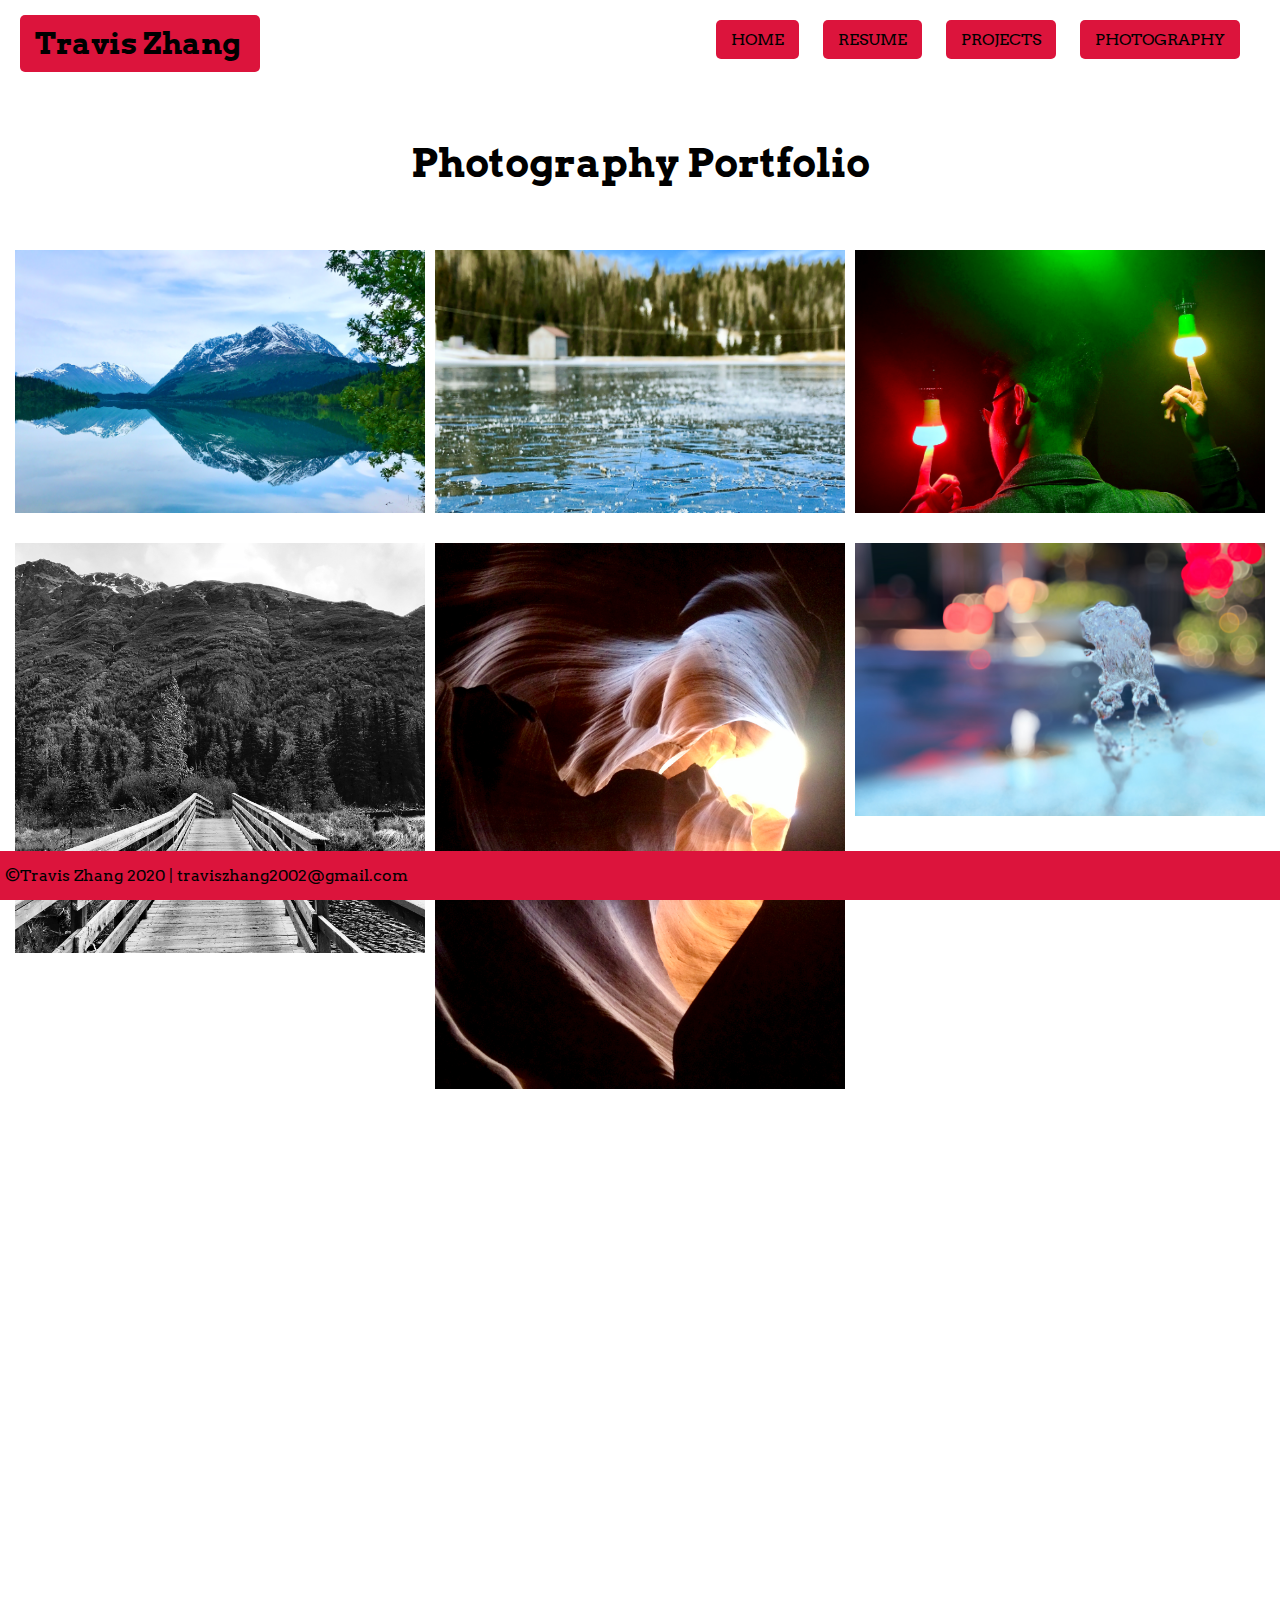
==== photo.html @ 8160e205 "Test Animation delay" ====
<!DOCTYPE html>

<html>
	<!-- TODO: Click on photo to expand  -->
	<head>
		<link rel="stylesheet" type="text/css" href="styles/styles-photo.css">
		<link href="https://fonts.googleapis.com/css2?family=Arvo&display=swap" rel="stylesheet">
		<link rel="stylesheet" href="https://cdnjs.cloudflare.com/ajax/libs/font-awesome/4.7.0/css/font-awesome.min.css">
		<link href="https://unpkg.com/aos@2.3.1/dist/aos.css" rel="stylesheet">
		<script src="https://unpkg.com/aos@2.3.1/dist/aos.js"></script>
		<title>Travis Zhang</title>
	</head>

	<body>
		<script>AOS.init({easing: 'ease-in-out', delay: 10000,});</script>
		<header>
			<div class="logo">
				<h1>
					Travis Zhang
				</h1>
				<nav>
					<ul>
						<li><a href="index.html">Home</a></li>
						<li><a href="resume.html">Resume</a></li>
						<li><a href="projects.html">Projects</a></li>
						<li><a href="photo.html">Photography</a></li>
					</ul>
				</nav>
			</div>
		</header>
		<section>
			<div>
				<h1>
					Photography Portfolio
				</h1>
			</div>
		</section>
		<section class="imgs">
			<div class="row" data-aos="fade-up">
  				<div class="column">
    				<img src="imgs/photos/alaska.jpeg" alt="Alaskan Mountain" style="width:100%; height:100%">
  				</div>
  				<div class="column">
    				<img src="imgs/photos/ice.jpeg" alt="Ice" style="width:100%; height:100%">
  				</div>
  				<div class="column">
    				<img src="imgs/photos/lights.jpeg" alt="Lights" style="width:100%; height:100%">
  				</div>
			</div>
			<div class="row" data-aos="fade-down">
  				<div class="column">
    				<img src="imgs/photos/bridge.jpeg" alt="Bridge" style="width:100%;">
  				</div>
  				<div class="column">
    				<img src="imgs/photos/heart.jpeg" alt="Antelope Canyon" style="width:100%;">
  				</div>
  				<div class="column">
    				<img src="imgs/photos/water.jpeg" alt="Water" style="width:100%">
  				</div>
			</div>
			<div class="row" data-aos="fade-up">
  				<div class="column">
    				<img src="imgs/photos/mochi.jpeg" alt="Dog" style="width:100%; height:100%">
  				</div>
  				<div class="column">
    				<img src="imgs/photos/moon.jpeg" alt="Moon" style="width:100%; height:100%">
  				</div>
  				<div class="column">
    				<img src="imgs/photos/portrait.jpeg" alt="Portrait" style="width:100%;">
  				</div>
			</div>
			<div class="row" data-aos="fade-up">
  				<div class="column">
    				<img src="imgs/photos/airplane.jpeg" alt="Airplane Wing" style="width:100%; height:100%">
  				</div>
  				<div class="column">
    				<img src="imgs/photos/rocks.jpeg" alt="Rocks" style="width:100%; height:100%">
  				</div>
  				<div class="column">
    				<img src="imgs/photos/sun.jpeg" alt="Sun" style="width:100%;">
  				</div>
			</div>
		</section>
		<footer>
			&copy;Travis Zhang 2020 | traviszhang2002@gmail.com
		</footer>
	</body>

</html>
---- styles/styles-photo.css ----
/* Not supported in Safari */
html {
  scroll-behavior: smooth;
 }

body {
	margin: 0;
	padding: 0;
	color: black;
	font-family: 'Arvo', sans-serif;
}

/* HEADER */

header {
	background-color: white;
	padding: 20px;
}

.logo {
	display: flex;
  	justify-content: space-between;
  	/*position: fixed;
  	top: 10;
  	width: 100%;*/
}

header h1{
	margin-top: -5px;
	padding: 10px 15px;
	background: crimson;
	border-radius: 5px;
	width: 210px;
	font-size: 30px;
}

header a {
	text-decoration: none;
	color: black;
	text-transform: uppercase;
}

header li:hover {
	background-color: white;
}

nav ul {
	text-align: right;
	margin: 0;
	padding: 0;
	list-style-type: none;
	/*padding-right: 10px;*/
}

nav li {
	display: inline-block;
	margin-right: 20px;
	padding: 10px 15px;
	background: crimson;
	border-radius: 5px;
}

/* Photography Section */

section div h1{
	text-align: center;
	font-size: 40px;
	padding-bottom: 20px;
}

.imgs {
	padding-bottom: 100px;
}

/* Three image containers (use 25% for four, and 50% for two, etc) */
.row {
  display: flex;
  padding: 10px;
}

.column {
  flex: 33.33%;
  padding: 5px;
}

/* Footer */
footer {
	background: crimson;
	padding-top: 15px;
	padding-bottom: 15px;
	padding-left: 5px;
	position: fixed;
	left: 0;
	bottom: 0;
	width: 100%;
}
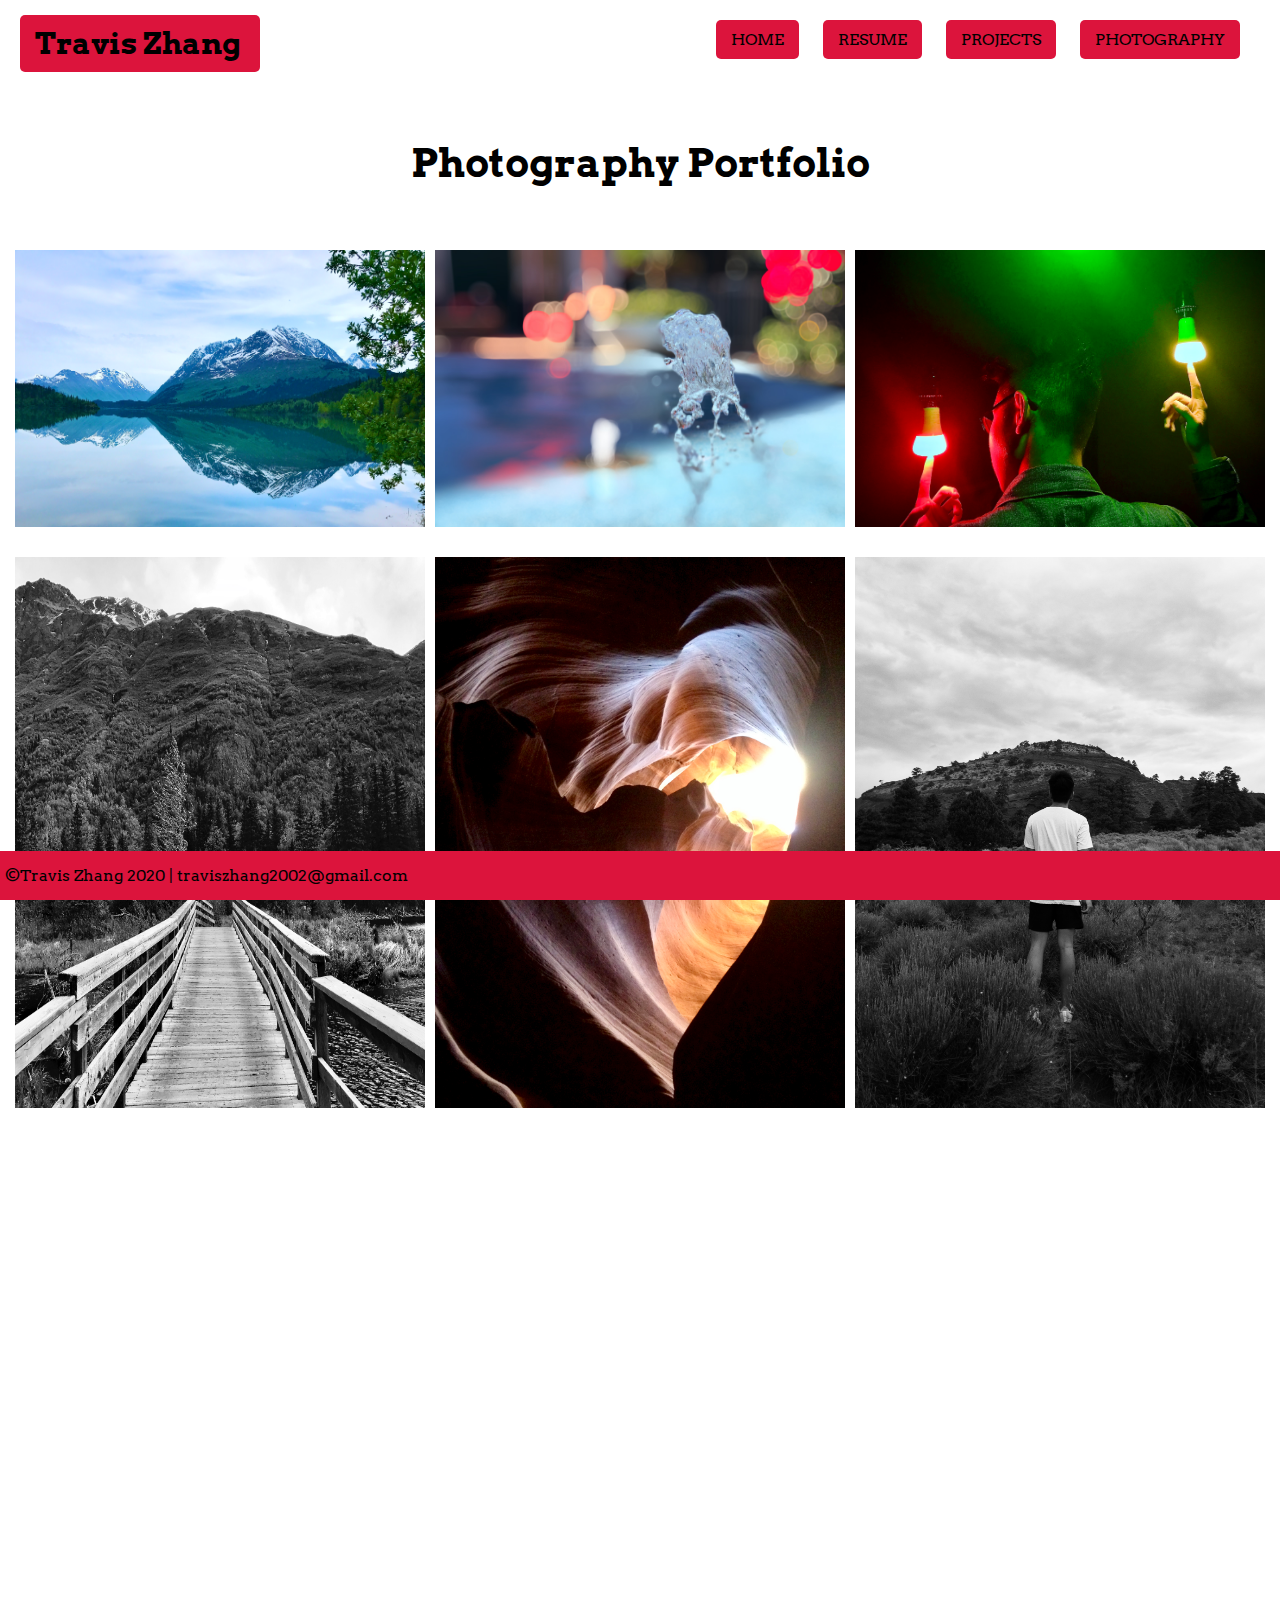
==== commit ad2a4c5b: "Updated photo section" ====
--- a/photo.html
+++ b/photo.html
@@ -12,7 +12,7 @@
 	</head>
 
 	<body>
-		<script>AOS.init({easing: 'ease-in-out', delay: 10000,});</script>
+		<script>AOS.init();</script>
 		<header>
 			<div class="logo">
 				<h1>
@@ -41,7 +41,7 @@
     				<img src="imgs/photos/alaska.jpeg" alt="Alaskan Mountain" style="width:100%; height:100%">
   				</div>
   				<div class="column">
-    				<img src="imgs/photos/ice.jpeg" alt="Ice" style="width:100%; height:100%">
+    				<img src="imgs/photos/water.jpeg" alt="Water" style="width:100%; height:100%">
   				</div>
   				<div class="column">
     				<img src="imgs/photos/lights.jpeg" alt="Lights" style="width:100%; height:100%">
@@ -49,13 +49,13 @@
 			</div>
 			<div class="row" data-aos="fade-down">
   				<div class="column">
-    				<img src="imgs/photos/bridge.jpeg" alt="Bridge" style="width:100%;">
+    				<img src="imgs/photos/bridge.jpeg" alt="Bridge" style="width:100%; height:100%">
   				</div>
   				<div class="column">
-    				<img src="imgs/photos/heart.jpeg" alt="Antelope Canyon" style="width:100%;">
+    				<img src="imgs/photos/heart.jpeg" alt="Antelope Canyon" style="width:100%; height:100%">
   				</div>
   				<div class="column">
-    				<img src="imgs/photos/water.jpeg" alt="Water" style="width:100%">
+    				<img src="imgs/photos/centered.jpeg" alt="Person staring at a mountain" style="width:100%; height:100%">
   				</div>
 			</div>
 			<div class="row" data-aos="fade-up">
@@ -77,7 +77,18 @@
     				<img src="imgs/photos/rocks.jpeg" alt="Rocks" style="width:100%; height:100%">
   				</div>
   				<div class="column">
-    				<img src="imgs/photos/sun.jpeg" alt="Sun" style="width:100%;">
+    				<img src="imgs/photos/sun.jpeg" alt="Sun" style="width:100%; height:100%">
+  				</div>
+			</div>
+			<div class="row" data-aos="fade-up">
+  				<div class="column">
+    				<img src="imgs/photos/flagstaff.jpeg" alt="Scenery Picture" style="width:100%; height:100%">
+  				</div>
+  				<div class="column">
+    				<img src="imgs/photos/ice.jpeg" alt="Ice" style="width:100%; height:100%">
+  				</div>
+  				<div class="column">
+    				<img src="imgs/photos/eyeline.jpeg" alt="Looking through a unique lens" style="width:100%; height:100%">
   				</div>
 			</div>
 		</section>
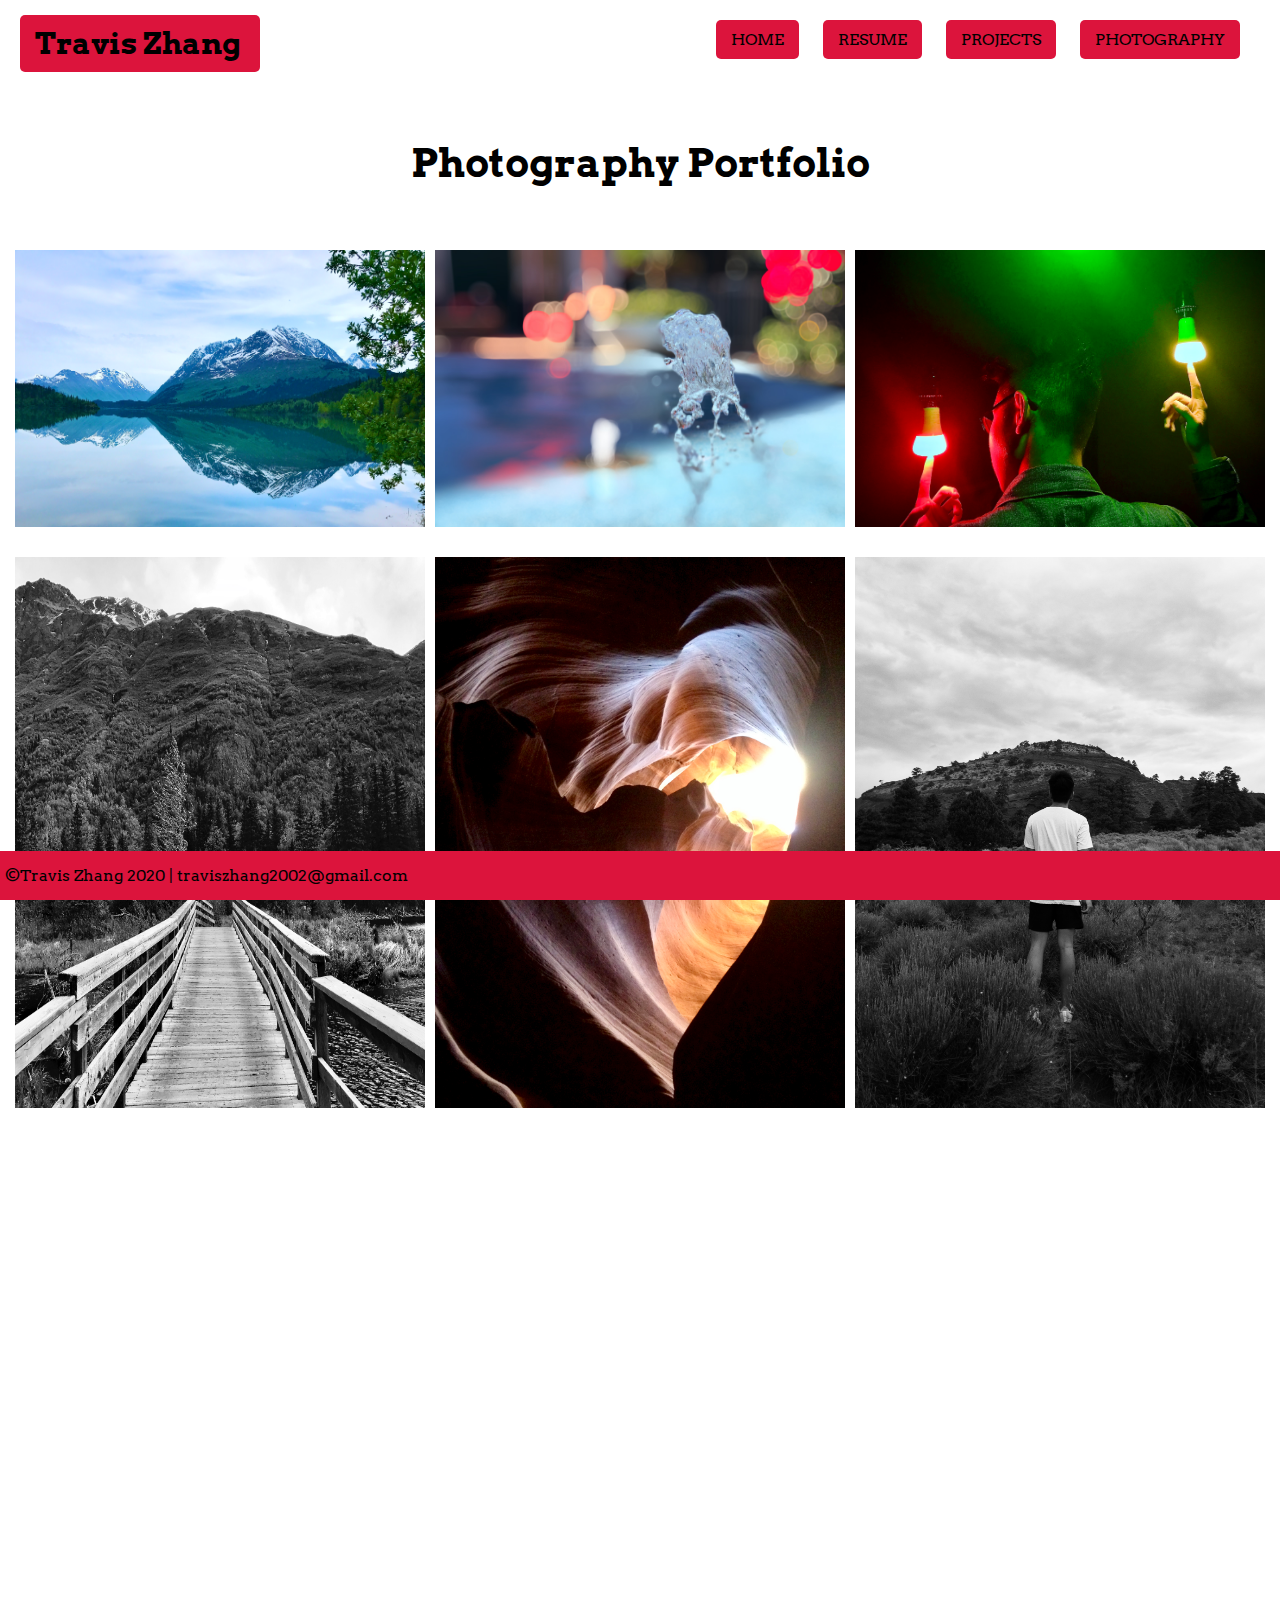
==== commit 65d125af: "Added new photos" ====
--- a/photo.html
+++ b/photo.html
@@ -88,7 +88,18 @@
     				<img src="imgs/photos/ice.jpeg" alt="Ice" style="width:100%; height:100%">
   				</div>
   				<div class="column">
-    				<img src="imgs/photos/eyeline.jpeg" alt="Looking through a unique lens" style="width:100%; height:100%">
+    				<img src="imgs/photos/eyeline.jpeg" alt="Eyeline" style="width:100%; height:100%">
+  				</div>
+			</div>
+			<div class="row" data-aos="fade-up">
+  				<div class="column">
+    				<img src="imgs/photos/glasses.jpeg" alt="Looking through a unique lens" style="width:100%; height:100%">
+  				</div>
+  				<div class="column">
+    				
+  				</div>
+  				<div class="column">
+    				
   				</div>
 			</div>
 		</section>
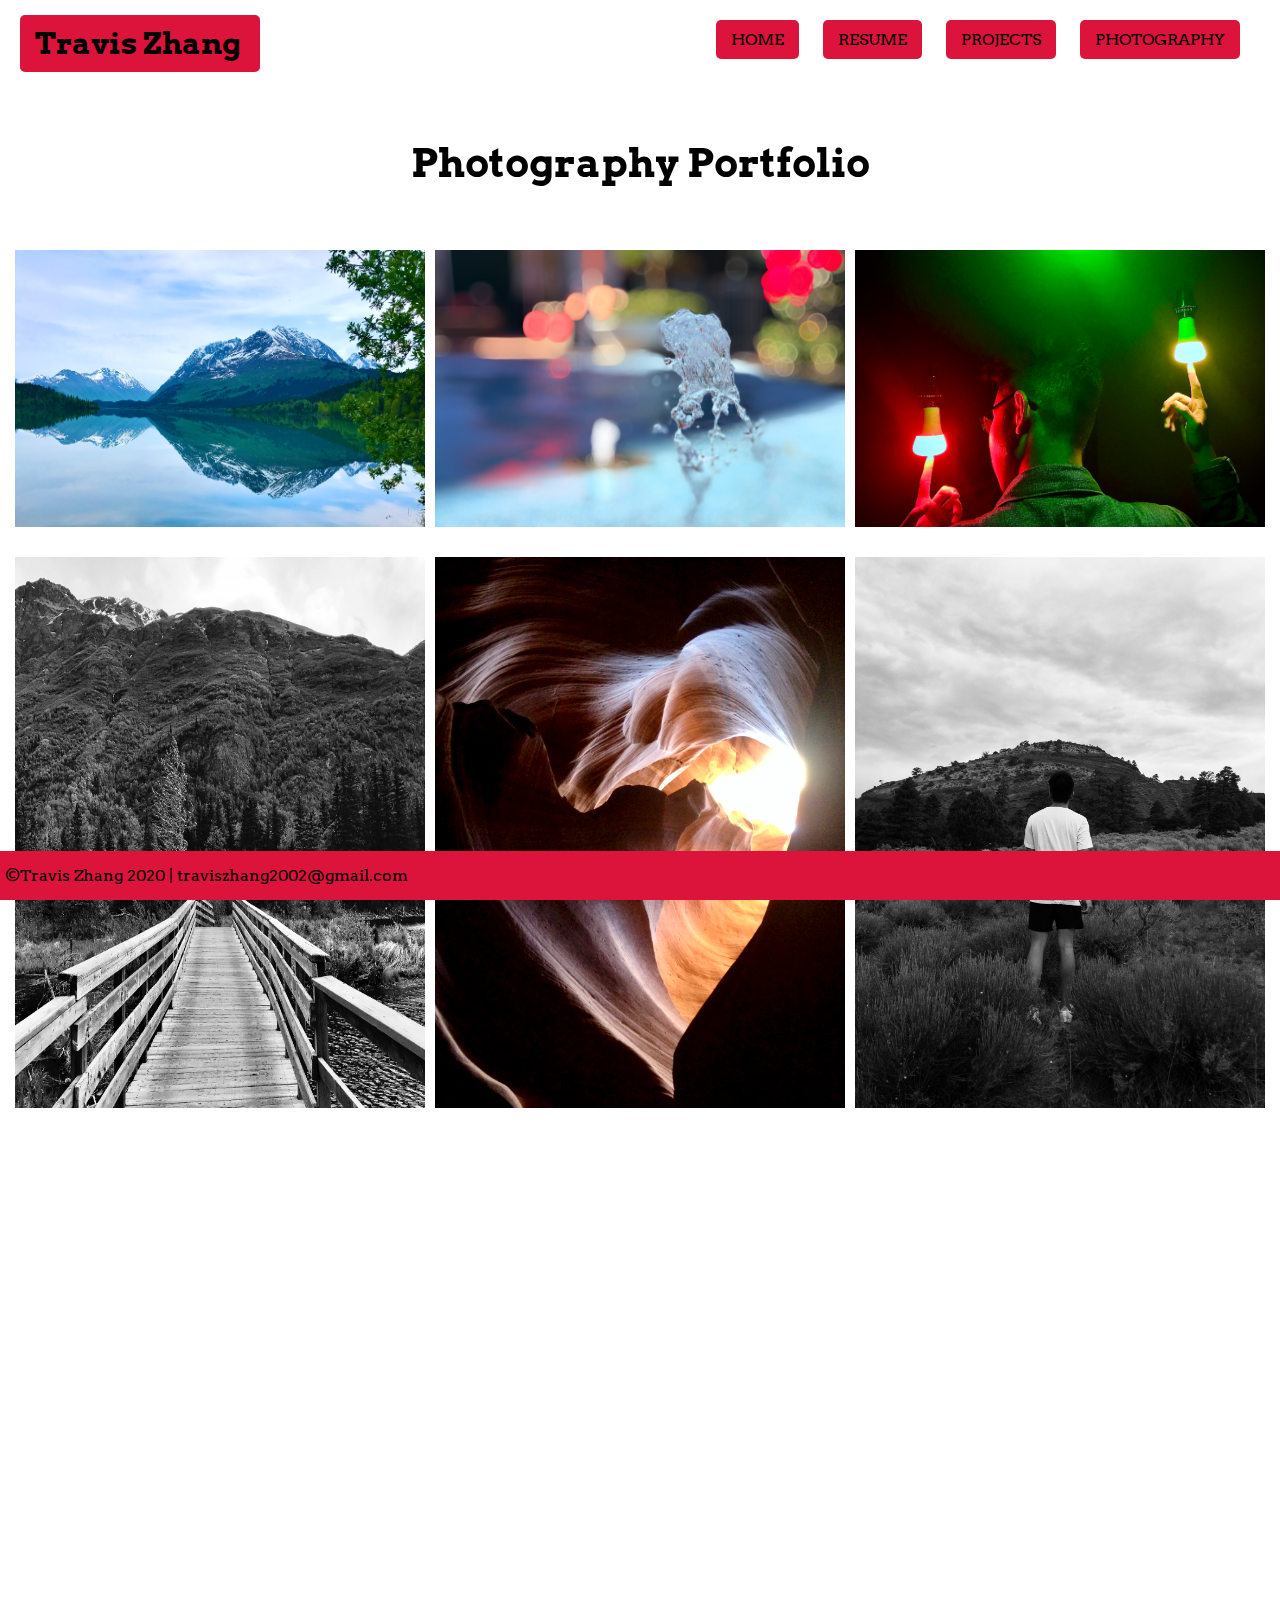
==== commit f6cf4dbe: "Updated small animations and nav bar" ====
--- a/photo.html
+++ b/photo.html
@@ -29,7 +29,7 @@
 			</div>
 		</header>
 		<section>
-			<div>
+			<div data-aos="fade-up">
 				<h1>
 					Photography Portfolio
 				</h1>
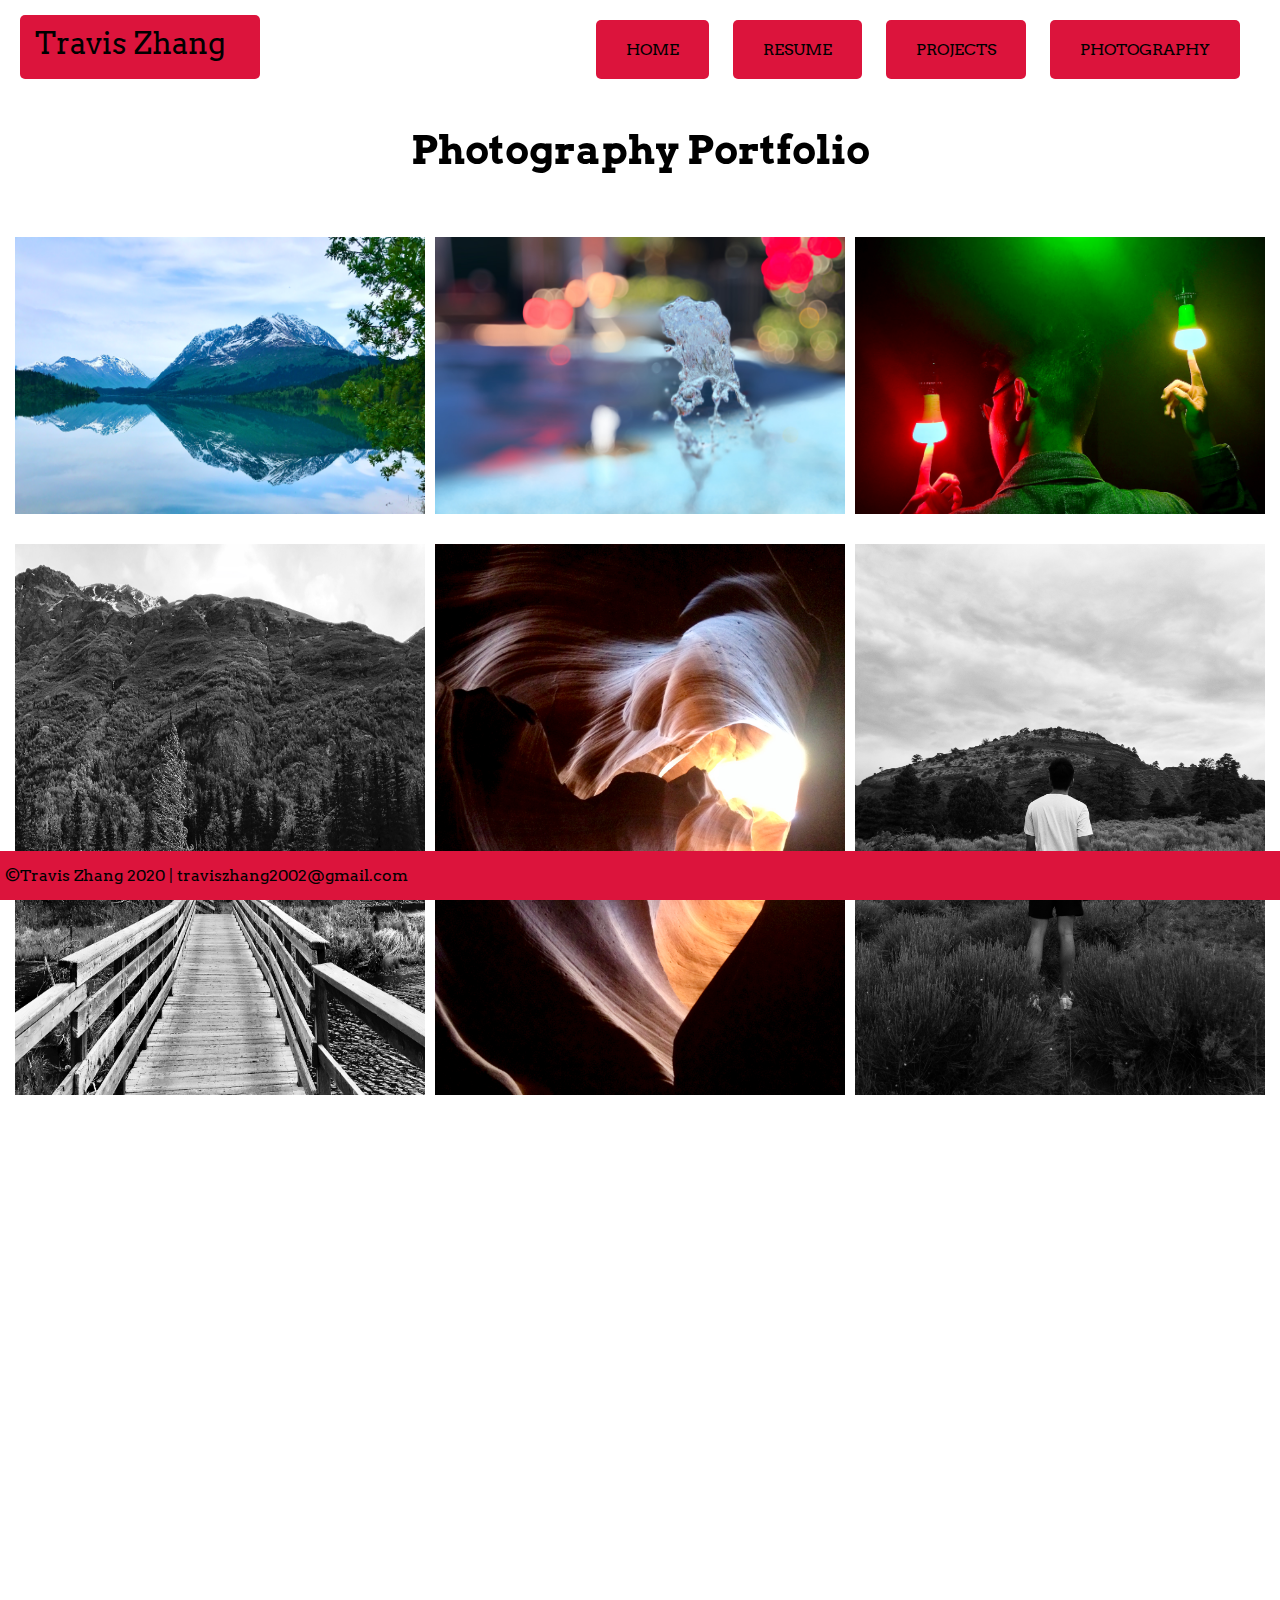
==== commit 6a7cbb7c: "Changed logo from text to button" ====
--- a/photo.html
+++ b/photo.html
@@ -3,7 +3,7 @@
 <html>
 	<!-- TODO: Click on photo to expand  -->
 	<head>
-		<link rel="stylesheet" type="text/css" href="styles/styles-photo.css">
+    <link rel="stylesheet" type="text/css" href="styles/styles-photo.css">
 		<link href="https://fonts.googleapis.com/css2?family=Arvo&display=swap" rel="stylesheet">
 		<link rel="stylesheet" href="https://cdnjs.cloudflare.com/ajax/libs/font-awesome/4.7.0/css/font-awesome.min.css">
 		<link href="https://unpkg.com/aos@2.3.1/dist/aos.css" rel="stylesheet">
@@ -15,18 +15,18 @@
 		<script>AOS.init();</script>
 		<header>
 			<div class="logo">
-				<h1>
-					Travis Zhang
-				</h1>
-				<nav>
-					<ul>
-						<li><a href="index.html">Home</a></li>
-						<li><a href="resume.html">Resume</a></li>
-						<li><a href="projects.html">Projects</a></li>
-						<li><a href="photo.html">Photography</a></li>
-					</ul>
-				</nav>
-			</div>
+        <a href="index.html" class="logo-name">
+          Travis Zhang
+        </a>
+        <nav>
+          <ul>
+            <li><a href="index.html">Home</a></li>
+            <li><a href="resume.html">Resume</a></li>
+            <li><a href="projects.html">Projects</a></li>
+            <li><a href="photo.html">Photography</a></li>
+          </ul>
+        </nav>
+      </div>
 		</header>
 		<section>
 			<div data-aos="fade-up">
--- a/styles/styles-photo.css
+++ b/styles/styles-photo.css
@@ -25,19 +25,24 @@
   	width: 100%;*/
 }
 
-header h1{
+.logo .logo-name {
+	display: block;
 	margin-top: -5px;
 	padding: 10px 15px;
 	background: crimson;
 	border-radius: 5px;
 	width: 210px;
 	font-size: 30px;
+	text-decoration: none;
+	color: black;
 }
 
-header a {
+header nav a {
 	text-decoration: none;
 	color: black;
 	text-transform: uppercase;
+	display: block;
+	padding: 10px 15px;
 }
 
 header li:hover {
